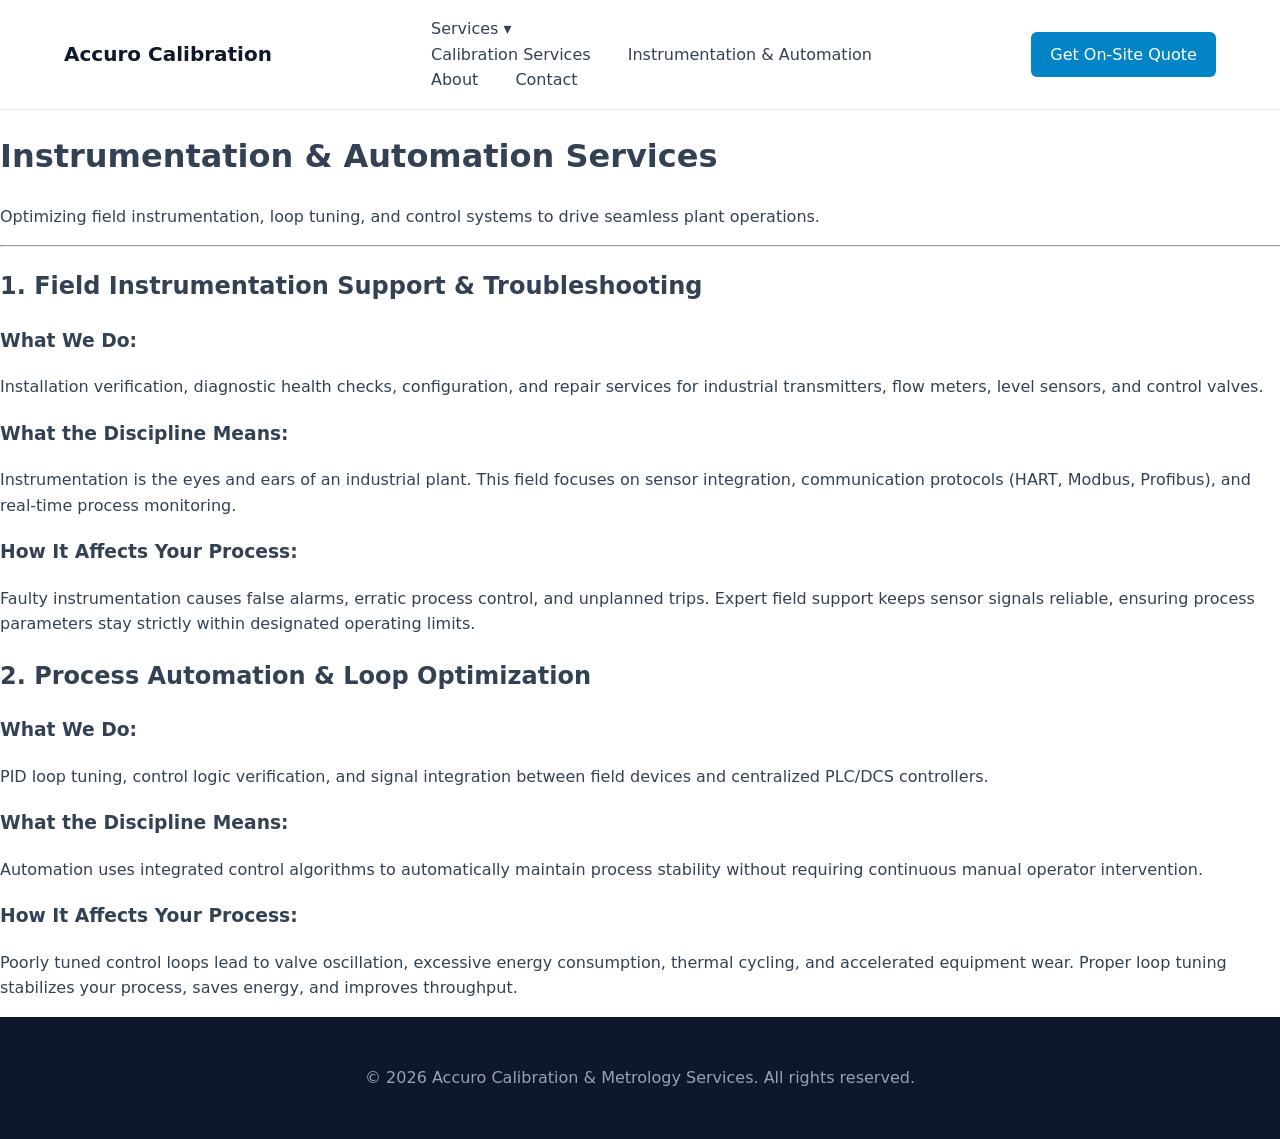
==== automation.html @ 8896cad1 "Create automation.html" ====
<!DOCTYPE html>
<html lang="en">
<head>
  <meta charset="UTF-8">
  <meta name="viewport" content="width=device-width, initial-scale=1.0">
  <title>Instrumentation & Automation - Accuro Calibration</title>
  <link rel="stylesheet" href="style.css">
</head>
<body>

  <header class="navbar">
    <div class="logo"><a href="index.html" style="text-decoration:none; color:inherit;">Accuro Calibration</a></div>
    <nav>
      <div class="dropdown">
        <a href="#" class="dropbtn">Services ▾</a>
        <div class="dropdown-content">
          <a href="calibration.html">Calibration Services</a>
          <a href="automation.html">Instrumentation & Automation</a>
        </div>
      </div>
      <a href="index.html#about">About</a>
      <a href="index.html#contact">Contact</a>
    </nav>
    <a href="index.html#contact" class="btn-primary">Get On-Site Quote</a>
  </header>

  <main class="content-container">
    <h1>Instrumentation & Automation Services</h1>
    <p class="subtitle">Optimizing field instrumentation, loop tuning, and control systems to drive seamless plant operations.</p>

    <hr>

    <section class="service-detail">
      <h2>1. Field Instrumentation Support & Troubleshooting</h2>
      <h3>What We Do:</h3>
      <p>Installation verification, diagnostic health checks, configuration, and repair services for industrial transmitters, flow meters, level sensors, and control valves.</p>

      <h3>What the Discipline Means:</h3>
      <p>Instrumentation is the eyes and ears of an industrial plant. This field focuses on sensor integration, communication protocols (HART, Modbus, Profibus), and real-time process monitoring.</p>

      <h3>How It Affects Your Process:</h3>
      <p>Faulty instrumentation causes false alarms, erratic process control, and unplanned trips. Expert field support keeps sensor signals reliable, ensuring process parameters stay strictly within designated operating limits.</p>
    </section>

    <section class="service-detail">
      <h2>2. Process Automation & Loop Optimization</h2>
      <h3>What We Do:</h3>
      <p>PID loop tuning, control logic verification, and signal integration between field devices and centralized PLC/DCS controllers.</p>

      <h3>What the Discipline Means:</h3>
      <p>Automation uses integrated control algorithms to automatically maintain process stability without requiring continuous manual operator intervention.</p>

      <h3>How It Affects Your Process:</h3>
      <p>Poorly tuned control loops lead to valve oscillation, excessive energy consumption, thermal cycling, and accelerated equipment wear. Proper loop tuning stabilizes your process, saves energy, and improves throughput.</p>
    </section>

  </main>

  <footer>
    <p>© 2026 Accuro Calibration & Metrology Services. All rights reserved.</p>
  </footer>

</body>
</html>
---- style.css ----
:root {
  --primary: #0f172a;
  --accent: #0284c7;
  --bg-light: #f8fafc;
  --text: #334155;
}

body {
  font-family: system-ui, -apple-system, sans-serif;
  margin: 0;
  color: var(--text);
  line-height: 1.6;
}

.navbar {
  display: flex;
  justify-content: space-between;
  align-items: center;
  padding: 1rem 5%;
  background: #ffffff;
  border-bottom: 1px solid #e2e8f0;
}

.logo {
  font-weight: 700;
  font-size: 1.25rem;
  color: var(--primary);
}

nav a {
  margin: 0 1rem;
  text-decoration: none;
  color: var(--text);
}

.btn-primary {
  background: var(--accent);
  color: white;
  padding: 0.6rem 1.2rem;
  border-radius: 6px;
  text-decoration: none;
  border: none;
  cursor: pointer;
}

.hero {
  padding: 5rem 5%;
  background: var(--bg-light);
  text-align: center;
}

.badge {
  font-size: 0.8rem;
  font-weight: 600;
  letter-spacing: 1px;
  color: var(--accent);
}

.metrics {
  display: flex;
  justify-content: space-around;
  padding: 3rem 5%;
  gap: 1.5rem;
}

.metric-card {
  background: #ffffff;
  padding: 1.5rem;
  border-radius: 8px;
  border: 1px solid #e2e8f0;
  flex: 1;
  text-align: center;
}

.metric-card h3 {
  font-size: 2.5rem;
  margin: 0;
  color: var(--accent);
}

.contact {
  padding: 4rem 5%;
  max-width: 600px;
  margin: 0 auto;
}

.contact-form {
  display: flex;
  flex-direction: column;
  gap: 1rem;
}

.contact-form input, .contact-form textarea {
  padding: 0.8rem;
  border: 1px solid #cbd5e1;
  border-radius: 6px;
}

footer {
  text-align: center;
  padding: 2rem;
  background: var(--primary);
  color: #94a3b8;
}
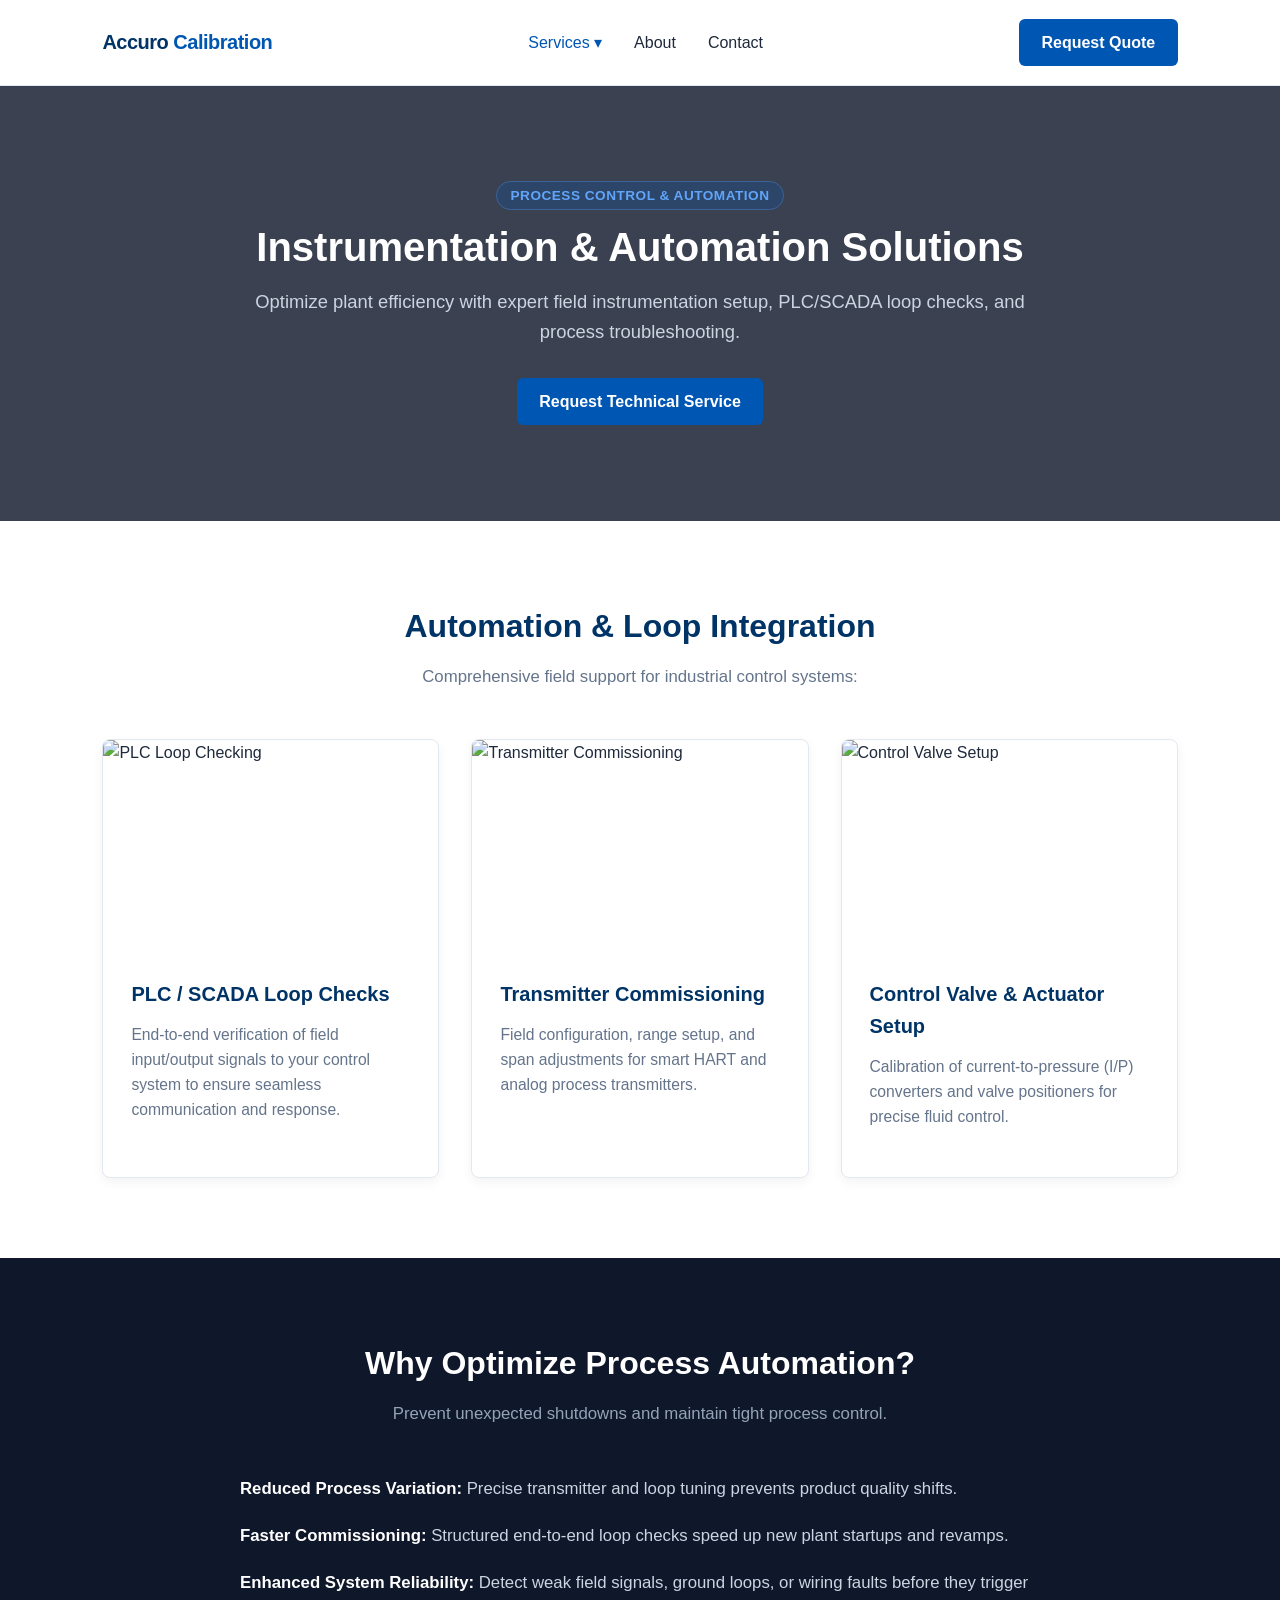
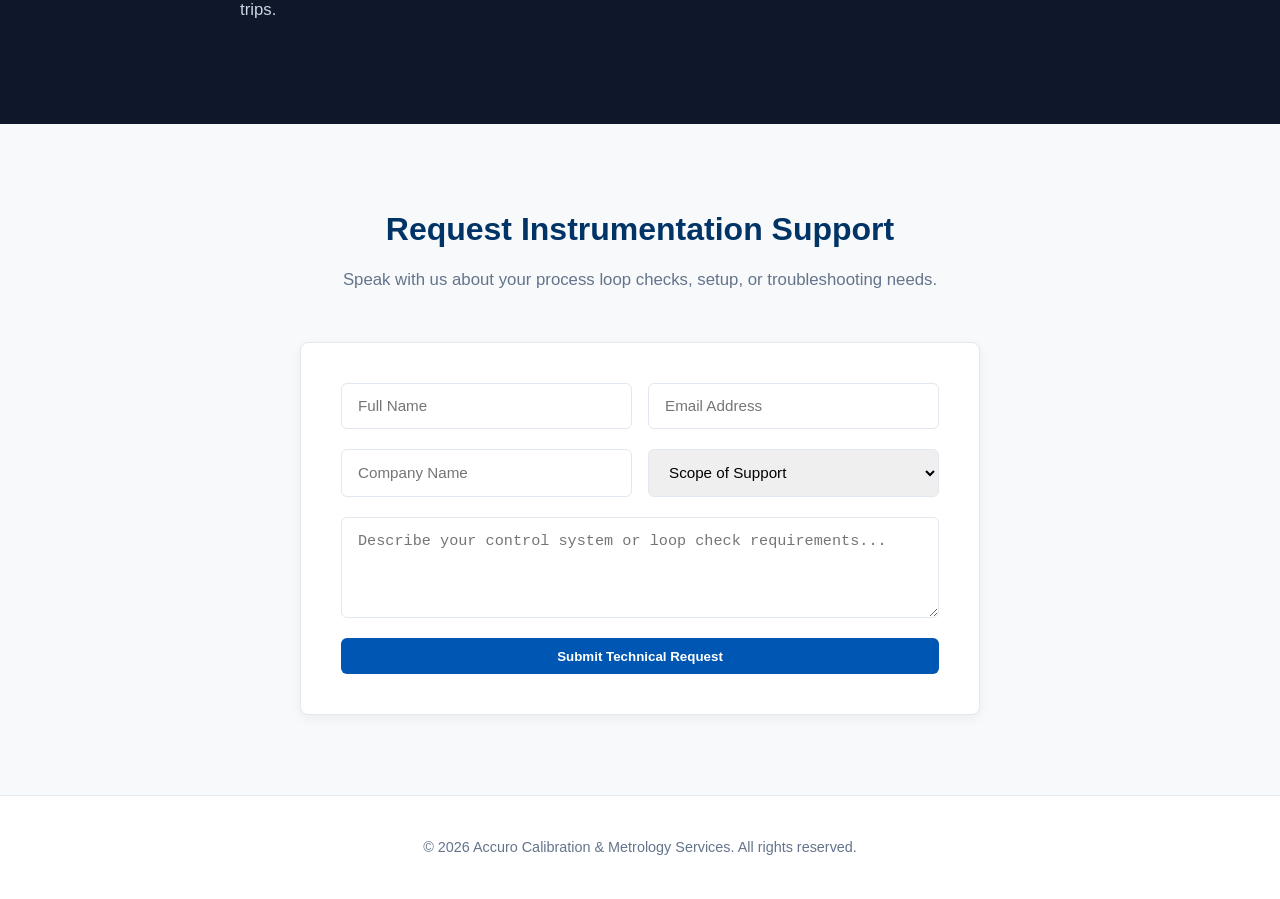
==== commit 9cd29170: "Update automation.html" ====
--- a/automation.html
+++ b/automation.html
@@ -3,59 +3,115 @@
 <head>
   <meta charset="UTF-8">
   <meta name="viewport" content="width=device-width, initial-scale=1.0">
-  <title>Instrumentation & Automation - Accuro Calibration</title>
+  <title>Instrumentation & Automation | Accuro Calibration</title>
   <link rel="stylesheet" href="style.css">
 </head>
 <body>
 
+  <!-- Navigation Header -->
   <header class="navbar">
-    <div class="logo"><a href="index.html" style="text-decoration:none; color:inherit;">Accuro Calibration</a></div>
-    <nav>
+    <div class="logo">
+      <a href="index.html">Accuro <span>Calibration</span></a>
+    </div>
+    <nav class="nav-links">
       <div class="dropdown">
-        <a href="#" class="dropbtn">Services ▾</a>
+        <a href="#services" class="active">Services ▾</a>
         <div class="dropdown-content">
           <a href="calibration.html">Calibration Services</a>
           <a href="automation.html">Instrumentation & Automation</a>
         </div>
       </div>
       <a href="index.html#about">About</a>
-      <a href="index.html#contact">Contact</a>
+      <a href="#contact">Contact</a>
     </nav>
-    <a href="index.html#contact" class="btn-primary">Get On-Site Quote</a>
+    <a href="#contact" class="btn-primary">Request Quote</a>
   </header>
 
-  <main class="content-container">
-    <h1>Instrumentation & Automation Services</h1>
-    <p class="subtitle">Optimizing field instrumentation, loop tuning, and control systems to drive seamless plant operations.</p>
+  <!-- Hero Section -->
+  <section class="hero-section">
+    <div class="hero-content">
+      <span class="badge">Process Control & Automation</span>
+      <h1>Instrumentation & Automation Solutions</h1>
+      <p>Optimize plant efficiency with expert field instrumentation setup, PLC/SCADA loop checks, and process troubleshooting.</p>
+      <a href="#contact" class="btn-primary">Request Technical Service</a>
+    </div>
+  </section>
 
-    <hr>
+  <!-- Services Grid -->
+  <section class="section">
+    <div class="section-title">
+      <h2>Automation & Loop Integration</h2>
+      <p>Comprehensive field support for industrial control systems:</p>
+    </div>
 
-    <section class="service-detail">
-      <h2>1. Field Instrumentation Support & Troubleshooting</h2>
-      <h3>What We Do:</h3>
-      <p>Installation verification, diagnostic health checks, configuration, and repair services for industrial transmitters, flow meters, level sensors, and control valves.</p>
+    <div class="card-grid">
+      <div class="card">
+        <img src="https://images.unsplash.com/photo-1581092162384-8987c1d64718?auto=format&fit=crop&w=600&q=80" alt="PLC Loop Checking">
+        <div class="card-body">
+          <h3>PLC / SCADA Loop Checks</h3>
+          <p>End-to-end verification of field input/output signals to your control system to ensure seamless communication and response.</p>
+        </div>
+      </div>
 
-      <h3>What the Discipline Means:</h3>
-      <p>Instrumentation is the eyes and ears of an industrial plant. This field focuses on sensor integration, communication protocols (HART, Modbus, Profibus), and real-time process monitoring.</p>
+      <div class="card">
+        <img src="https://images.unsplash.com/photo-1581092335397-9583fe92d232?auto=format&fit=crop&w=600&q=80" alt="Transmitter Commissioning">
+        <div class="card-body">
+          <h3>Transmitter Commissioning</h3>
+          <p>Field configuration, range setup, and span adjustments for smart HART and analog process transmitters.</p>
+        </div>
+      </div>
 
-      <h3>How It Affects Your Process:</h3>
-      <p>Faulty instrumentation causes false alarms, erratic process control, and unplanned trips. Expert field support keeps sensor signals reliable, ensuring process parameters stay strictly within designated operating limits.</p>
-    </section>
+      <div class="card">
+        <img src="https://images.unsplash.com/photo-1581091226825-a6a2a5aee158?auto=format&fit=crop&w=600&q=80" alt="Control Valve Setup">
+        <div class="card-body">
+          <h3>Control Valve & Actuator Setup</h3>
+          <p>Calibration of current-to-pressure (I/P) converters and valve positioners for precise fluid control.</p>
+        </div>
+      </div>
+    </div>
+  </section>
 
-    <section class="service-detail">
-      <h2>2. Process Automation & Loop Optimization</h2>
-      <h3>What We Do:</h3>
-      <p>PID loop tuning, control logic verification, and signal integration between field devices and centralized PLC/DCS controllers.</p>
+  <!-- Benefits Section -->
+  <section class="section bg-dark">
+    <div class="section-title">
+      <h2>Why Optimize Process Automation?</h2>
+      <p style="color: #94a3b8;">Prevent unexpected shutdowns and maintain tight process control.</p>
+    </div>
 
-      <h3>What the Discipline Means:</h3>
-      <p>Automation uses integrated control algorithms to automatically maintain process stability without requiring continuous manual operator intervention.</p>
+    <ul class="benefits-list">
+      <li><strong>Reduced Process Variation:</strong> Precise transmitter and loop tuning prevents product quality shifts.</li>
+      <li><strong>Faster Commissioning:</strong> Structured end-to-end loop checks speed up new plant startups and revamps.</li>
+      <li><strong>Enhanced System Reliability:</strong> Detect weak field signals, ground loops, or wiring faults before they trigger trips.</li>
+    </ul>
+  </section>
 
-      <h3>How It Affects Your Process:</h3>
-      <p>Poorly tuned control loops lead to valve oscillation, excessive energy consumption, thermal cycling, and accelerated equipment wear. Proper loop tuning stabilizes your process, saves energy, and improves throughput.</p>
-    </section>
+  <!-- Quote Section -->
+  <section id="contact" class="section quote-section">
+    <div class="section-title">
+      <h2>Request Instrumentation Support</h2>
+      <p>Speak with us about your process loop checks, setup, or troubleshooting needs.</p>
+    </div>
 
-  </main>
+    <form class="quote-form">
+      <div class="form-group">
+        <input type="text" placeholder="Full Name" required>
+        <input type="email" placeholder="Email Address" required>
+      </div>
+      <div class="form-group">
+        <input type="text" placeholder="Company Name" required>
+        <select required>
+          <option value="">Scope of Support</option>
+          <option value="loop-checks">PLC / SCADA Loop Checks</option>
+          <option value="commissioning">Instrument Commissioning</option>
+          <option value="troubleshooting">Process Troubleshooting</option>
+        </select>
+      </div>
+      <textarea rows="4" placeholder="Describe your control system or loop check requirements..."></textarea>
+      <button type="submit" class="btn-primary">Submit Technical Request</button>
+    </form>
+  </section>
 
+  <!-- Footer -->
   <footer>
     <p>© 2026 Accuro Calibration & Metrology Services. All rights reserved.</p>
   </footer>
--- a/style.css
+++ b/style.css
@@ -1,104 +1,427 @@
+/* --- Global Variables & Reset --- */
 :root {
-  --primary: #0f172a;
-  --accent: #0284c7;
-  --bg-light: #f8fafc;
-  --text: #334155;
+  --primary: #0056b3;
+  --primary-dark: #003366;
+  --accent: #008080;
+  --bg-light: #f8f9fa;
+  --bg-dark: #0f172a;
+  --text-dark: #1e293b;
+  --text-muted: #64748b;
+  --border-color: #e2e8f0;
+  --card-shadow: 0 4px 12px rgba(0, 0, 0, 0.05);
+}
+
+* {
+  box-sizing: border-box;
+  margin: 0;
+  padding: 0;
 }
 
 body {
-  font-family: system-ui, -apple-system, sans-serif;
-  margin: 0;
-  color: var(--text);
+  font-family: -apple-system, BlinkMacSystemFont, "Segoe UI", Roboto, Helvetica, Arial, sans-serif;
+  color: var(--text-dark);
   line-height: 1.6;
-}
-
+  background-color: #ffffff;
+}
+
+a {
+  text-decoration: none;
+  color: inherit;
+}
+
+/* --- Header & Navigation --- */
 .navbar {
   display: flex;
   justify-content: space-between;
   align-items: center;
-  padding: 1rem 5%;
+  padding: 1.2rem 8%;
   background: #ffffff;
-  border-bottom: 1px solid #e2e8f0;
-}
-
-.logo {
-  font-weight: 700;
+  border-bottom: 1px solid var(--border-color);
+  position: sticky;
+  top: 0;
+  z-index: 1000;
+}
+
+.logo a {
   font-size: 1.25rem;
-  color: var(--primary);
-}
-
-nav a {
-  margin: 0 1rem;
-  text-decoration: none;
-  color: var(--text);
-}
-
+  font-weight: 800;
+  color: var(--primary-dark);
+  letter-spacing: -0.5px;
+}
+
+.logo span {
+  color: var(--primary);
+}
+
+.nav-links {
+  display: flex;
+  align-items: center;
+  gap: 2rem;
+}
+
+.nav-links a {
+  font-weight: 500;
+  color: var(--text-dark);
+  transition: color 0.2s;
+}
+
+.nav-links a:hover,
+.nav-links a.active {
+  color: var(--primary);
+}
+
+/* Dropdown Menu */
+.dropdown {
+  position: relative;
+  display: inline-block;
+}
+
+.dropdown-content {
+  display: none;
+  position: absolute;
+  top: 100%;
+  left: 0;
+  background-color: #ffffff;
+  min-width: 220px;
+  box-shadow: 0 8px 16px rgba(0,0,0,0.1);
+  border-radius: 6px;
+  border: 1px solid var(--border-color);
+  overflow: hidden;
+  z-index: 100;
+}
+
+.dropdown-content a {
+  color: var(--text-dark);
+  padding: 12px 16px;
+  display: block;
+  font-size: 0.95rem;
+}
+
+.dropdown-content a:hover {
+  background-color: var(--bg-light);
+  color: var(--primary);
+}
+
+.dropdown:hover .dropdown-content {
+  display: block;
+}
+
+/* Buttons */
 .btn-primary {
-  background: var(--accent);
-  color: white;
-  padding: 0.6rem 1.2rem;
+  background-color: var(--primary);
+  color: #ffffff !important;
+  padding: 0.65rem 1.4rem;
   border-radius: 6px;
-  text-decoration: none;
+  font-weight: 600;
+  display: inline-block;
+  transition: background 0.2s ease;
   border: none;
   cursor: pointer;
 }
 
-.hero {
-  padding: 5rem 5%;
-  background: var(--bg-light);
+.btn-primary:hover {
+  background-color: var(--primary-dark);
+}
+
+.btn-secondary {
+  background-color: transparent;
+  color: var(--primary-dark);
+  border: 2px solid var(--primary-dark);
+  padding: 0.6rem 1.3rem;
+  border-radius: 6px;
+  font-weight: 600;
+  display: inline-block;
+  transition: all 0.2s ease;
+}
+
+.btn-secondary:hover {
+  background-color: var(--primary-dark);
+  color: #ffffff;
+}
+
+/* --- Hero Banner --- */
+.hero-section {
+  background: linear-gradient(rgba(15, 23, 42, 0.82), rgba(15, 23, 42, 0.82)), 
+              url('https://images.unsplash.com/photo-1581092335397-9583fe92d232?auto=format&fit=crop&w=1600&q=80') center/cover;
+  color: #ffffff;
+  padding: 6rem 8%;
   text-align: center;
 }
 
+.hero-content {
+  max-width: 820px;
+  margin: 0 auto;
+}
+
+.hero-content h1 {
+  font-size: 2.5rem;
+  font-weight: 800;
+  line-height: 1.2;
+  margin: 1rem 0;
+}
+
+.hero-content p {
+  font-size: 1.15rem;
+  color: #cbd5e1;
+  margin-bottom: 2rem;
+}
+
 .badge {
-  font-size: 0.8rem;
+  background: rgba(0, 86, 179, 0.25);
+  color: #60a5fa;
+  border: 1px solid rgba(96, 165, 250, 0.3);
+  padding: 6px 14px;
+  font-size: 0.85rem;
+  font-weight: 700;
+  border-radius: 20px;
+  letter-spacing: 0.5px;
+  text-transform: uppercase;
+}
+
+/* --- Section Containers --- */
+.section {
+  padding: 5rem 8%;
+}
+
+.section-title {
+  text-align: center;
+  max-width: 700px;
+  margin: 0 auto 3rem auto;
+}
+
+.section-title h2 {
+  font-size: 2rem;
+  color: var(--primary-dark);
+  margin-bottom: 0.75rem;
+}
+
+.section-title p {
+  color: var(--text-muted);
+  font-size: 1.05rem;
+}
+
+.bg-light {
+  background-color: var(--bg-light);
+}
+
+.bg-dark {
+  background-color: var(--bg-dark);
+  color: #ffffff;
+}
+
+.bg-dark h2 {
+  color: #ffffff;
+}
+
+/* --- Card Grids --- */
+.card-grid {
+  display: grid;
+  grid-template-columns: repeat(auto-fit, minmax(300px, 1fr));
+  gap: 2rem;
+}
+
+.card {
+  border: 1px solid var(--border-color);
+  border-radius: 8px;
+  overflow: hidden;
+  background: #ffffff;
+  box-shadow: var(--card-shadow);
+  display: flex;
+  flex-direction: column;
+}
+
+.card img {
+  width: 100%;
+  height: 210px;
+  object-fit: cover;
+}
+
+.card-body {
+  padding: 1.75rem;
+  flex-grow: 1;
+  display: flex;
+  flex-direction: column;
+}
+
+.card-body h3 {
+  font-size: 1.25rem;
+  color: var(--primary-dark);
+  margin-bottom: 0.75rem;
+}
+
+.card-body p {
+  color: var(--text-muted);
+  font-size: 0.98rem;
+  margin-bottom: 1.25rem;
+}
+
+.card-link {
   font-weight: 600;
-  letter-spacing: 1px;
-  color: var(--accent);
-}
-
-.metrics {
-  display: flex;
-  justify-content: space-around;
-  padding: 3rem 5%;
+  color: var(--primary);
+  margin-top: auto;
+}
+
+.card-link:hover {
+  text-decoration: underline;
+}
+
+/* --- Stats / Feature Highlights Grid --- */
+.stats-grid, .features-grid {
+  display: grid;
+  grid-template-columns: repeat(auto-fit, minmax(240px, 1fr));
   gap: 1.5rem;
 }
 
-.metric-card {
+.stat-box, .feature-box {
   background: #ffffff;
-  padding: 1.5rem;
+  padding: 2rem;
   border-radius: 8px;
-  border: 1px solid #e2e8f0;
-  flex: 1;
+  border: 1px solid var(--border-color);
+  box-shadow: var(--card-shadow);
+}
+
+.stat-box {
   text-align: center;
 }
 
-.metric-card h3 {
-  font-size: 2.5rem;
-  margin: 0;
-  color: var(--accent);
-}
-
-.contact {
-  padding: 4rem 5%;
-  max-width: 600px;
+.stat-box .number {
+  font-size: 2.75rem;
+  font-weight: 800;
+  color: var(--primary);
+  line-height: 1;
+  margin-bottom: 0.5rem;
+}
+
+.stat-box p {
+  color: var(--text-muted);
+  font-size: 0.95rem;
+}
+
+.feature-box {
+  border-left: 4px solid var(--primary);
+}
+
+.feature-box h3 {
+  font-size: 1.15rem;
+  color: var(--primary-dark);
+  margin-bottom: 0.5rem;
+}
+
+.feature-box p {
+  color: var(--text-muted);
+  font-size: 0.95rem;
+}
+
+/* --- List Grid --- */
+.list-grid {
+  display: grid;
+  grid-template-columns: repeat(auto-fit, minmax(280px, 1fr));
+  gap: 2rem;
+  max-width: 900px;
   margin: 0 auto;
 }
 
-.contact-form {
+.list-grid ul {
+  list-style: none;
+}
+
+.list-grid li {
+  position: relative;
+  padding-left: 1.75rem;
+  margin-bottom: 0.85rem;
+  font-size: 1.05rem;
+}
+
+.list-grid li::before {
+  content: "✓";
+  position: absolute;
+  left: 0;
+  color: var(--primary);
+  font-weight: bold;
+}
+
+.benefits-list {
+  list-style: none;
+  max-width: 800px;
+  margin: 0 auto;
+}
+
+.benefits-list li {
+  margin-bottom: 1.25rem;
+  font-size: 1.05rem;
+  color: #cbd5e1;
+}
+
+.benefits-list strong {
+  color: #ffffff;
+}
+
+/* --- Quote Form Section --- */
+.quote-section {
+  background-color: var(--bg-light);
+}
+
+.quote-form {
+  max-width: 680px;
+  margin: 0 auto;
+  background: #ffffff;
+  padding: 2.5rem;
+  border-radius: 8px;
+  box-shadow: var(--card-shadow);
+  border: 1px solid var(--border-color);
   display: flex;
   flex-direction: column;
+  gap: 1.25rem;
+}
+
+.form-group {
+  display: flex;
   gap: 1rem;
 }
 
-.contact-form input, .contact-form textarea {
-  padding: 0.8rem;
-  border: 1px solid #cbd5e1;
+.form-group input, 
+.form-group select, 
+.quote-form textarea {
+  width: 100%;
+  padding: 0.85rem 1rem;
+  border: 1px solid var(--border-color);
   border-radius: 6px;
-}
-
+  font-size: 0.95rem;
+  outline: none;
+  transition: border-color 0.2s;
+}
+
+.form-group input:focus, 
+.form-group select:focus, 
+.quote-form textarea:focus {
+  border-color: var(--primary);
+}
+
+/* --- Footer --- */
 footer {
   text-align: center;
-  padding: 2rem;
-  background: var(--primary);
-  color: #94a3b8;
-}
+  padding: 2.5rem 8%;
+  background: #ffffff;
+  border-top: 1px solid var(--border-color);
+  color: var(--text-muted);
+  font-size: 0.9rem;
+}
+
+/* Responsive Handling */
+@media (max-width: 768px) {
+  .navbar {
+    flex-direction: column;
+    gap: 1rem;
+  }
+  .nav-links {
+    flex-wrap: wrap;
+    justify-content: center;
+    gap: 1rem;
+  }
+  .form-group {
+    flex-direction: column;
+  }
+  .hero-content h1 {
+    font-size: 1.85rem;
+  }
+}
